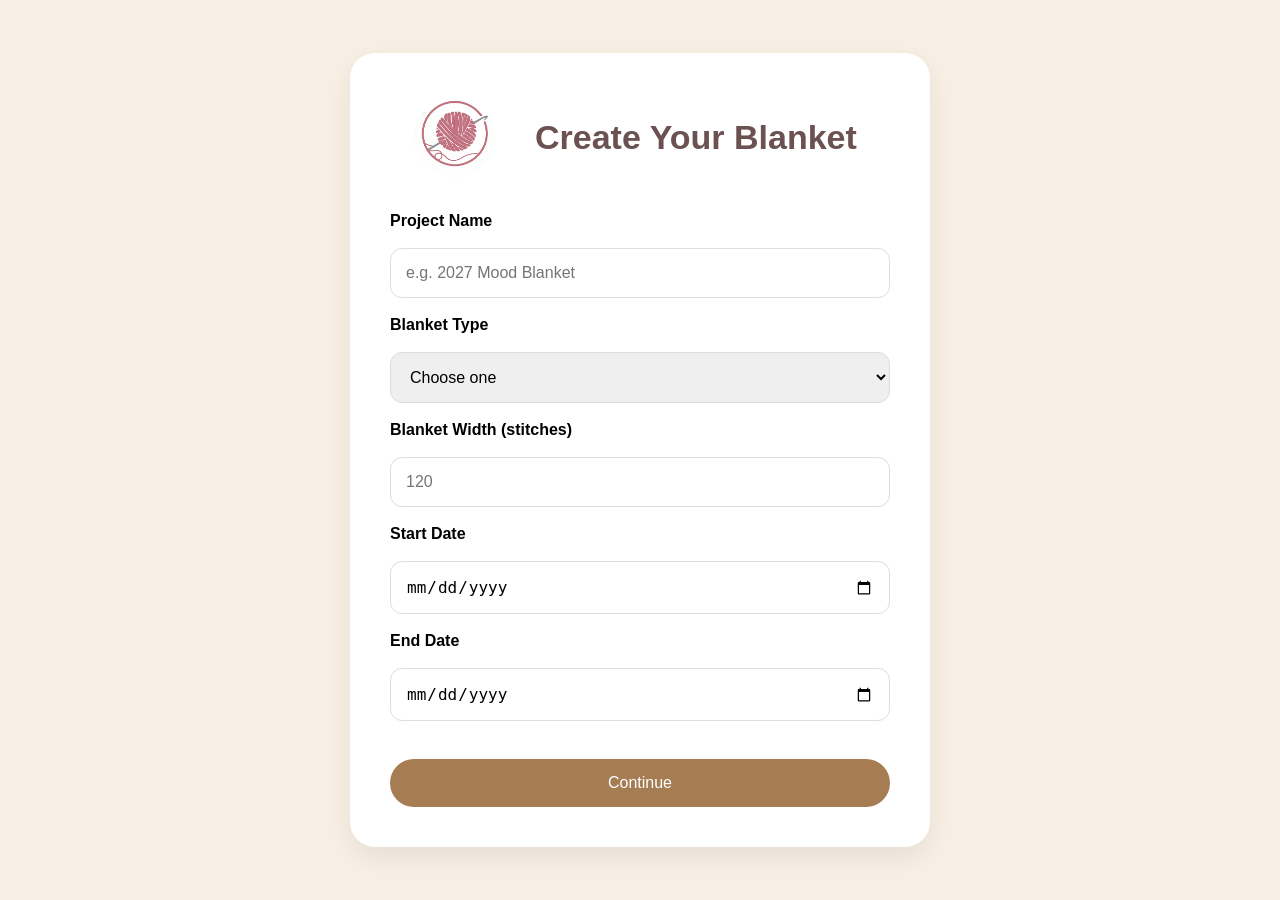
==== create.html @ 4e562d55 "added create blanket feature" ====
<!DOCTYPE html>
<html lang="en">
<head>
    <meta charset="UTF-8">
    <meta name="viewport" content="width=device-width, initial-scale=1.0">
    <title>Create Blanket | WovenDays</title>

    <link rel="stylesheet" href="style.css">
</head>

<body>

    <div class="container">

        <div class="header">
            <img src="assets/Object.png" alt="WovenDays Logo" class="logo">
            <h1>Create Your Blanket</h1>
        </div>

        <form id="blanketForm">

            <label for="projectName">Project Name</label>
            <input
                type="text"
                id="projectName"
                placeholder="e.g. 2027 Mood Blanket"
            >

            <label for="blanketType">Blanket Type</label>

            <select id="blanketType">

                <option value="">Choose one</option>

                <option>Temperature Blanket</option>

                <option>Mood Blanket</option>

                <option>Reading Blanket</option>

                <option>Fitness Blanket</option>

                <option>Hydration Blanket</option>

                <option>Custom Blanket</option>

            </select>

            <label for="width">Blanket Width (stitches)</label>

            <input
                type="number"
                id="width"
                placeholder="120"
            >

            <label for="startDate">Start Date</label>

            <input
                type="date"
                id="startDate"
            >

            <label for="endDate">End Date</label>

            <input
                type="date"
                id="endDate"
            >

            <button type="submit">
                Continue
            </button>

        </form>

    </div>

</body>
</html>
---- style.css ----
body {

    margin: 0;
    height: 100vh;

    display: flex;
    justify-content: center;
    align-items: center;

    background-color: #f8efe5;

    font-family: Arial, sans-serif;

}


.hero {

    text-align: center;

    background: #fffaf3;

    padding: 50px;

    border-radius: 20px;

    width: 400px;

}


h1 {

    font-size: 45px;

    color: #8b5e3c;

}


h2 {

    color: #5c4033;

}


p {

    color: #6b6b6b;

}


button {

    margin-top: 20px;

    padding: 15px 30px;

    border: none;

    border-radius: 30px;

    background-color: #a67c52;

    color: white;

    font-size: 16px;

    cursor: pointer;

}
.logo {
    width: 130px;
    height: auto;
}

h1 {
    display: flex;
    align-items: center;
    justify-content: center;
    gap: 10px;

    font-size: 45px;
    color: #6B5151;
}
.container{

    width: 500px;

    margin:60px auto;

    background:white;

    padding:40px;

    border-radius:25px;

    box-shadow:0 10px 30px rgba(0,0,0,0.08);

}

.header{

    display:flex;

    align-items:center;

    gap:15px;

    margin-bottom:30px;

}

.header h1{

    font-size:34px;

    margin:0;
}

.logo{

    width:130px;

}

form{

    display:flex;

    flex-direction:column;

    gap:18px;

}

label{

    font-weight:600;

}

input,
select{

    padding:15px;

    border-radius:12px;

    border:1px solid #ddd;

    font-size:16px;

}

button{

    margin-top:20px;

}
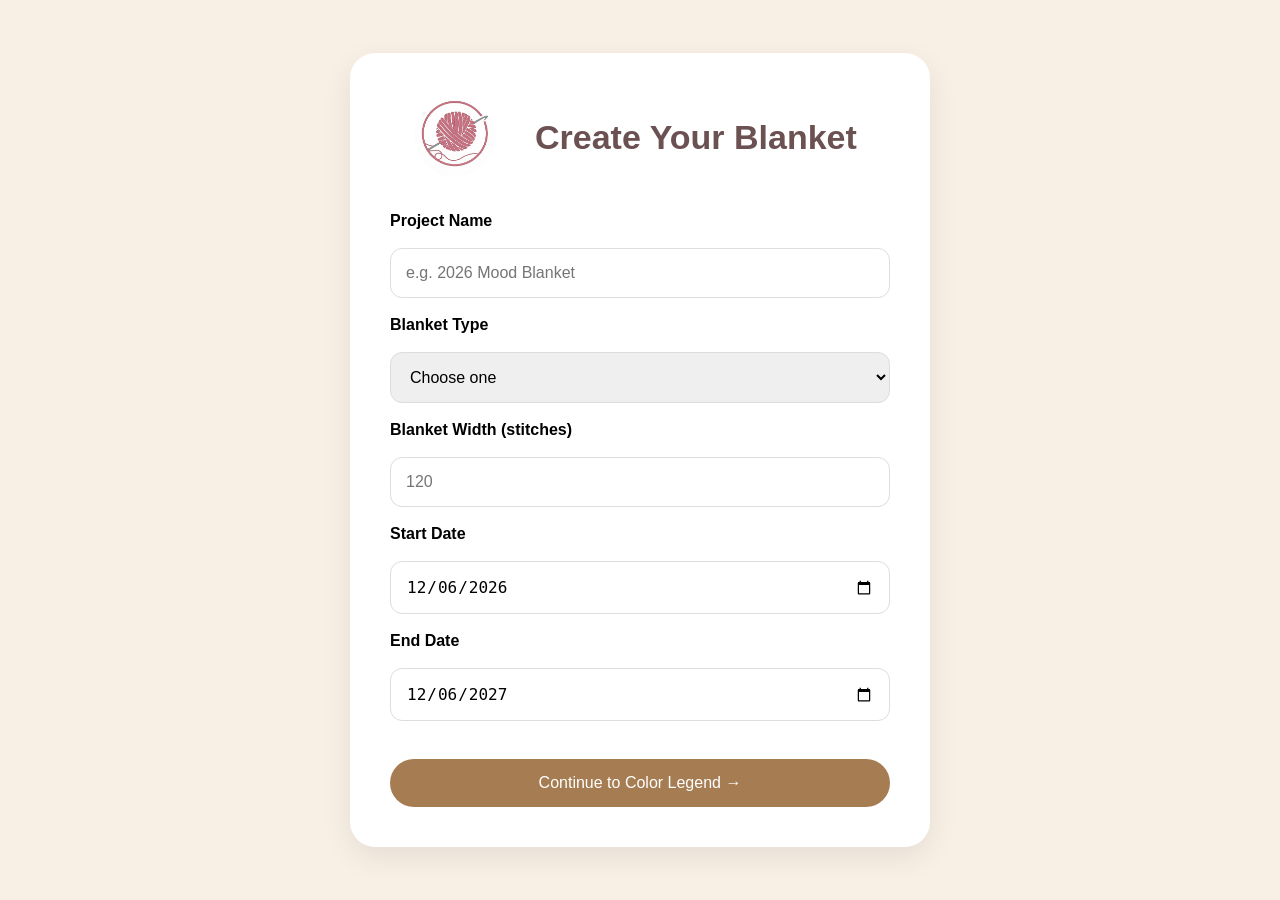
==== commit a04517bf: "added form for blanket info" ====
--- a/create.html
+++ b/create.html
@@ -4,77 +4,44 @@
     <meta charset="UTF-8">
     <meta name="viewport" content="width=device-width, initial-scale=1.0">
     <title>Create Blanket | WovenDays</title>
-
     <link rel="stylesheet" href="style.css">
 </head>
-
 <body>
 
     <div class="container">
-
         <div class="header">
             <img src="assets/Object.png" alt="WovenDays Logo" class="logo">
             <h1>Create Your Blanket</h1>
         </div>
 
         <form id="blanketForm">
-
             <label for="projectName">Project Name</label>
-            <input
-                type="text"
-                id="projectName"
-                placeholder="e.g. 2027 Mood Blanket"
-            >
+            <input type="text" id="projectName" placeholder="e.g. 2026 Mood Blanket" required>
 
             <label for="blanketType">Blanket Type</label>
-
-            <select id="blanketType">
-
+            <select id="blanketType" required>
                 <option value="">Choose one</option>
-
-                <option>Temperature Blanket</option>
-
-                <option>Mood Blanket</option>
-
-                <option>Reading Blanket</option>
-
-                <option>Fitness Blanket</option>
-
-                <option>Hydration Blanket</option>
-
-                <option>Custom Blanket</option>
-
+                <option value="Temperature">Temperature Blanket</option>
+                <option value="Mood">Mood Blanket</option>
+                <option value="Reading">Reading Blanket</option>
+                <option value="Fitness">Fitness Blanket</option>
+                <option value="Hydration">Hydration Blanket</option>
+                <option value="Custom">Custom Blanket</option>
             </select>
 
             <label for="width">Blanket Width (stitches)</label>
-
-            <input
-                type="number"
-                id="width"
-                placeholder="120"
-            >
+            <input type="number" id="width" placeholder="120" min="10" max="500" required>
 
             <label for="startDate">Start Date</label>
-
-            <input
-                type="date"
-                id="startDate"
-            >
+            <input type="date" id="startDate" required>
 
             <label for="endDate">End Date</label>
+            <input type="date" id="endDate" required>
 
-            <input
-                type="date"
-                id="endDate"
-            >
-
-            <button type="submit">
-                Continue
-            </button>
-
+            <button type="submit">Continue to Color Legend →</button>
         </form>
-
     </div>
 
+    <script src="create.js"></script>
 </body>
 </html>
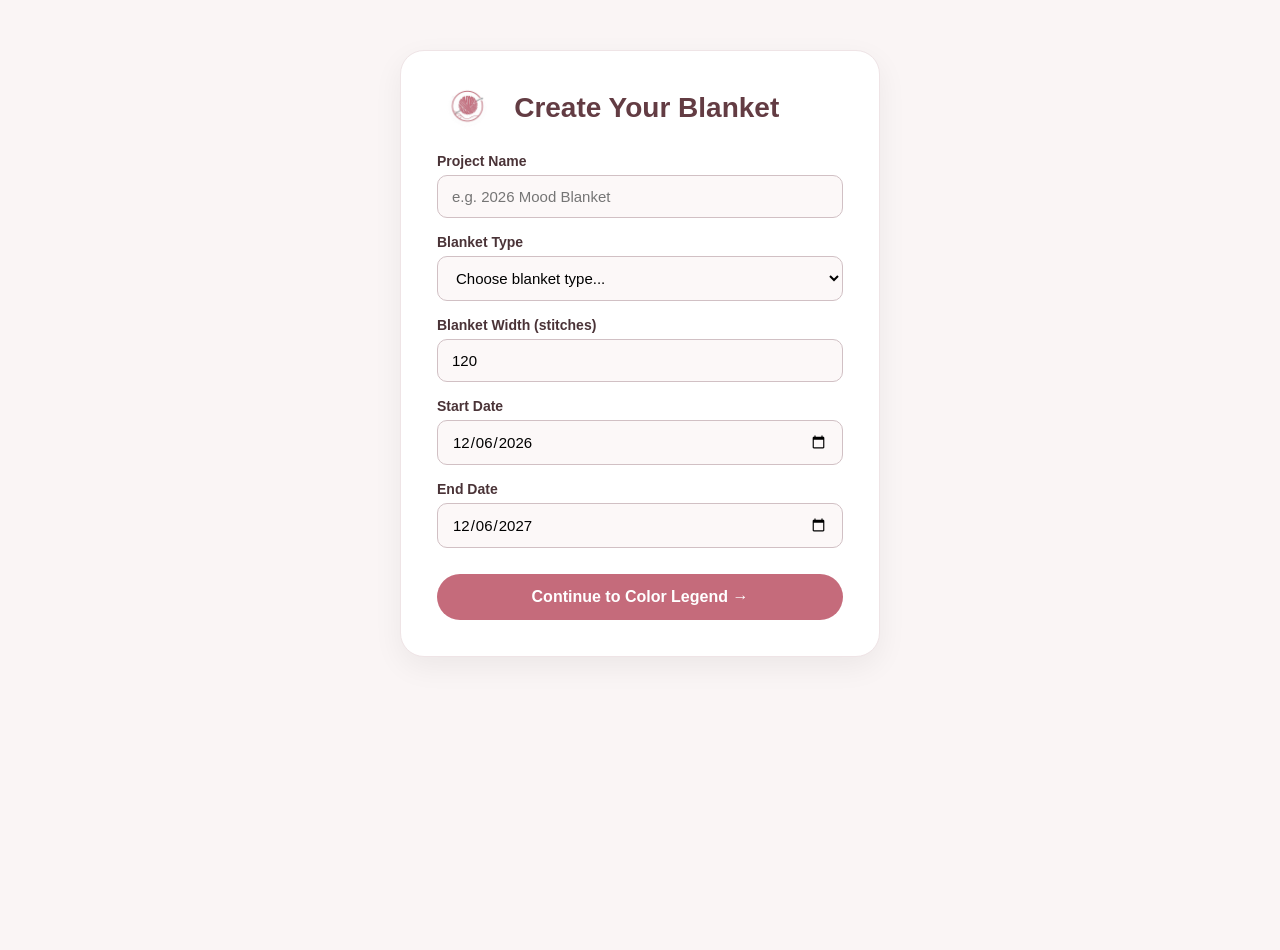
==== commit 1d9c3682: "created the dashboard" ====
--- a/create.html
+++ b/create.html
@@ -7,41 +7,49 @@
     <link rel="stylesheet" href="style.css">
 </head>
 <body>
-
     <div class="container">
         <div class="header">
-            <img src="assets/Object.png" alt="WovenDays Logo" class="logo">
+            <img src="assets/Object.png" alt="WovenDays logo" class="logo">
             <h1>Create Your Blanket</h1>
         </div>
 
         <form id="blanketForm">
-            <label for="projectName">Project Name</label>
-            <input type="text" id="projectName" placeholder="e.g. 2026 Mood Blanket" required>
+            <div class="form-group">
+                <label for="projectName">Project Name</label>
+                <input type="text" id="projectName" placeholder="e.g. 2026 Mood Blanket" required>
+            </div>
 
-            <label for="blanketType">Blanket Type</label>
-            <select id="blanketType" required>
-                <option value="">Choose one</option>
-                <option value="Temperature">Temperature Blanket</option>
-                <option value="Mood">Mood Blanket</option>
-                <option value="Reading">Reading Blanket</option>
-                <option value="Fitness">Fitness Blanket</option>
-                <option value="Hydration">Hydration Blanket</option>
-                <option value="Custom">Custom Blanket</option>
-            </select>
+            <div class="form-group">
+                <label for="blanketType">Blanket Type</label>
+                <select id="blanketType" required>
+                    <option value="">Choose blanket type...</option>
+                    <option value="Temperature">Temperature Blanket</option>
+                    <option value="Mood">Mood Blanket</option>
+                    <option value="Reading">Reading Blanket</option>
+                    <option value="Fitness">Fitness Blanket</option>
+                    <option value="Hydration">Hydration Blanket</option>
+                    <option value="Custom">Custom Blanket</option>
+                </select>
+            </div>
 
-            <label for="width">Blanket Width (stitches)</label>
-            <input type="number" id="width" placeholder="120" min="10" max="500" required>
+            <div class="form-group">
+                <label for="width">Blanket Width (stitches)</label>
+                <input type="number" id="width" placeholder="120" min="10" max="500" value="120" required>
+            </div>
 
-            <label for="startDate">Start Date</label>
-            <input type="date" id="startDate" required>
+            <div class="form-group">
+                <label for="startDate">Start Date</label>
+                <input type="date" id="startDate" required>
+            </div>
 
-            <label for="endDate">End Date</label>
-            <input type="date" id="endDate" required>
+            <div class="form-group">
+                <label for="endDate">End Date</label>
+                <input type="date" id="endDate" required>
+            </div>
 
-            <button type="submit">Continue to Color Legend →</button>
+            <button type="submit" class="btn-primary">Continue to Color Legend →</button>
         </form>
     </div>
-
     <script src="create.js"></script>
 </body>
 </html>
--- a/style.css
+++ b/style.css
@@ -1,162 +1,451 @@
+* {
+    box-sizing: border-box;
+    font-family: -apple-system, BlinkMacSystemFont, "Segoe UI", Roboto, Helvetica, Arial, sans-serif;
+}
+
 body {
-
     margin: 0;
-    height: 100vh;
-
-    display: flex;
+    padding: 0;
+    background-color: #FAF5F5;
+    color: #3C3335;
+    min-height: 100vh;
+}
+
+/* Common Logo Styles */
+.logo {
+    height: 42px;
+    width: auto;
+    object-fit: contain;
+    vertical-align: middle;
+}
+
+.hero {
+    display: flex;
+    flex-direction: column;
+    align-items: center;
     justify-content: center;
-    align-items: center;
-
-    background-color: #f8efe5;
-
-    font-family: Arial, sans-serif;
-
-}
-
-
-.hero {
-
     text-align: center;
-
-    background: #fffaf3;
-
-    padding: 50px;
-
+    background: #FFFFFF;
+    padding: 50px 30px;
+    border-radius: 24px;
+    width: 480px;
+    margin: 80px auto;
+    box-shadow: 0 10px 30px rgba(0,0,0,0.06);
+    border: 1px solid #EFE4E6;
+}
+
+.hero h1 {
+    display: flex;
+    align-items: center;
+    justify-content: center;
+    gap: 12px;
+}
+
+.hero .logo {
+    height: 52px;
+}
+
+h1 {
+    font-size: 38px;
+    color: #633C43;
+    margin: 0;
+}
+
+h2 {
+    font-size: 20px;
+    color: #4A3337;
+    margin-top: 15px;
+    margin-bottom: 10px;
+}
+
+p {
+    color: #6E6366;
+    font-size: 15px;
+    line-height: 1.5;
+}
+
+.container {
+    width: 480px;
+    margin: 50px auto;
+    background: white;
+    padding: 36px;
+    border-radius: 24px;
+    box-shadow: 0 10px 30px rgba(0,0,0,0.06);
+    border: 1px solid #EFE4E6;
+}
+
+.container-wide {
+    width: 640px;
+}
+
+.header {
+    display: flex;
+    align-items: center;
+    gap: 16px;
+    margin-bottom: 24px;
+}
+
+.header h1 {
+    font-size: 28px;
+}
+
+.subtitle {
+    margin: 4px 0 0 0;
+    color: #6E6366;
+    font-size: 14px;
+}
+
+form {
+    display: flex;
+    flex-direction: column;
+    gap: 16px;
+}
+
+.form-group {
+    display: flex;
+    flex-direction: column;
+    gap: 6px;
+}
+
+label {
+    font-weight: 600;
+    font-size: 14px;
+    color: #4A3337;
+}
+
+input, select {
+    padding: 12px 14px;
+    border-radius: 10px;
+    border: 1px solid #D1C0C4;
+    font-size: 15px;
+    background: #FCF8F8;
+    outline: none;
+}
+
+input:focus, select:focus {
+    border-color: #C56B7B;
+}
+
+.btn-primary {
+    margin-top: 10px;
+    padding: 14px 24px;
+    border: none;
+    border-radius: 30px;
+    background-color: #C56B7B;
+    color: white;
+    font-size: 16px;
+    font-weight: 600;
+    cursor: pointer;
+    transition: background 0.2s;
+    width: 100%;
+}
+
+.btn-primary:hover {
+    background-color: #B25A6A;
+}
+
+.btn-secondary {
+    background-color: #F5EAEB;
+    color: #4A3337;
+    border: 1px solid #D1C0C4;
+    padding: 12px 20px;
     border-radius: 20px;
-
-    width: 400px;
-
-}
-
-
-h1 {
-
-    font-size: 45px;
-
-    color: #8b5e3c;
-
-}
-
-
-h2 {
-
-    color: #5c4033;
-
-}
-
-
-p {
-
-    color: #6b6b6b;
-
-}
-
-
-button {
-
-    margin-top: 20px;
-
-    padding: 15px 30px;
-
+    font-size: 14px;
+    font-weight: 600;
+    cursor: pointer;
+}
+
+.btn-secondary:hover {
+    background-color: #EADADB;
+}
+
+/* Legend Builder Styles */
+.legend-rows-container {
+    display: flex;
+    flex-direction: column;
+    gap: 10px;
+}
+
+.legend-row {
+    display: flex;
+    align-items: center;
+    gap: 10px;
+    background: #FCF8F8;
+    padding: 10px 14px;
+    border-radius: 12px;
+    border: 1px solid #EFE4E6;
+}
+
+.legend-row input[type="color"] {
+    width: 40px;
+    height: 40px;
+    padding: 2px;
     border: none;
-
-    border-radius: 30px;
-
-    background-color: #a67c52;
-
+    border-radius: 8px;
+    cursor: pointer;
+    background: transparent;
+}
+
+.legend-row input[type="text"],
+.legend-row input[type="number"] {
+    flex: 1;
+    padding: 8px 10px;
+}
+
+.remove-btn {
+    background: #E74C3C;
     color: white;
-
+    border: none;
+    border-radius: 50%;
+    width: 28px;
+    height: 28px;
     font-size: 16px;
-
     cursor: pointer;
-
-}
-.logo {
-    width: 130px;
-    height: auto;
-}
-
-h1 {
-    display: flex;
-    align-items: center;
+}
+
+/* Dashboard Layout */
+.navbar {
+    display: flex;
+    justify-content: space-between;
+    align-items: center;
+    padding: 12px 32px;
+    background: #FFFFFF;
+    border-bottom: 1px solid #EFE4E6;
+}
+
+.nav-brand {
+    display: flex;
+    align-items: center;
+    gap: 12px;
+    font-size: 20px;
+    font-weight: 700;
+    color: #4A3337;
+}
+
+.nav-actions {
+    display: flex;
+    gap: 10px;
+}
+
+.btn-ghost {
+    background: transparent;
+    border: 1px solid #D1C0C4;
+    padding: 8px 14px;
+    border-radius: 20px;
+    cursor: pointer;
+    font-weight: 600;
+    color: #4A3337;
+    font-size: 13px;
+}
+
+.btn-ghost:hover {
+    background: #F5EAEB;
+}
+
+.btn-ghost.danger:hover {
+    background: #FDE8E8;
+    border-color: #E74C3C;
+    color: #C0392B;
+}
+
+.dashboard-grid {
+    display: grid;
+    grid-template-columns: 360px 1fr;
+    gap: 24px;
+    padding: 24px 32px;
+    max-width: 1300px;
+    margin: 0 auto;
+}
+
+.dashboard-sidebar {
+    display: flex;
+    flex-direction: column;
+    gap: 20px;
+}
+
+.card {
+    background: white;
+    border-radius: 20px;
+    padding: 20px;
+    box-shadow: 0 4px 15px rgba(0,0,0,0.04);
+    border: 1px solid #EFE4E6;
+}
+
+.card h3, .card h2 {
+    margin-top: 0;
+    margin-bottom: 14px;
+    color: #4A3337;
+}
+
+/* Today's Instruction Panel */
+.instruction-card {
+    position: relative;
+    background: #FCF8F8;
+}
+
+.badge {
+    position: absolute;
+    top: 18px;
+    right: 18px;
+    background: #8E888E;
+    color: white;
+    padding: 4px 10px;
+    border-radius: 12px;
+    font-size: 12px;
+    font-weight: 600;
+}
+
+.color-swatch-box {
+    display: flex;
+    align-items: center;
+    gap: 12px;
+    padding: 10px;
+    background: white;
+    border-radius: 12px;
+    border: 1px solid #EFE4E6;
+    margin-bottom: 12px;
+}
+
+.swatch-circle {
+    width: 32px;
+    height: 32px;
+    border-radius: 50%;
+    background: #ccc;
+    border: 2px solid white;
+    box-shadow: 0 2px 4px rgba(0,0,0,0.1);
+}
+
+.subtext {
+    margin: 2px 0 0 0;
+    font-size: 12px;
+    color: #6E6366;
+}
+
+.instruction-text-box {
+    padding: 12px;
+    background: #F5EAEB;
+    border-radius: 10px;
+    color: #3C3335;
+    font-size: 14px;
+    line-height: 1.4;
+}
+
+/* Stats */
+.progress-bar-container {
+    height: 10px;
+    background: #F5EAEB;
+    border-radius: 5px;
+    overflow: hidden;
+    margin-bottom: 14px;
+}
+
+.progress-bar-fill {
+    height: 100%;
+    background: #C56B7B;
+    transition: width 0.3s ease;
+}
+
+.stats-grid {
+    display: flex;
+    justify-content: space-around;
+    text-align: center;
+}
+
+.stat-number {
+    display: block;
+    font-size: 18px;
+    font-weight: 700;
+    color: #4A3337;
+}
+
+.stat-label {
+    font-size: 11px;
+    color: #6E6366;
+}
+
+/* Blanket Canvas Container */
+.blanket-card-header {
+    display: flex;
+    justify-content: space-between;
+    align-items: center;
+    margin-bottom: 14px;
+}
+
+.canvas-wrapper {
+    display: flex;
     justify-content: center;
-    gap: 10px;
-
-    font-size: 45px;
-    color: #6B5151;
-}
-.container{
-
-    width: 500px;
-
-    margin:60px auto;
-
-    background:white;
-
-    padding:40px;
-
-    border-radius:25px;
-
-    box-shadow:0 10px 30px rgba(0,0,0,0.08);
-
-}
-
-.header{
-
-    display:flex;
-
-    align-items:center;
-
-    gap:15px;
-
-    margin-bottom:30px;
-
-}
-
-.header h1{
-
-    font-size:34px;
-
-    margin:0;
-}
-
-.logo{
-
-    width:130px;
-
-}
-
-form{
-
-    display:flex;
-
-    flex-direction:column;
-
-    gap:18px;
-
-}
-
-label{
-
-    font-weight:600;
-
-}
-
-input,
-select{
-
-    padding:15px;
-
-    border-radius:12px;
-
-    border:1px solid #ddd;
-
-    font-size:16px;
-
-}
-
-button{
-
-    margin-top:20px;
-
+    background: #FCF8F8;
+    border-radius: 14px;
+    padding: 20px;
+    border: 1px dashed #D1C0C4;
+    max-height: 600px;
+    overflow-y: auto;
+}
+
+#blanketCanvas {
+    box-shadow: 0 6px 18px rgba(0,0,0,0.08);
+    border-radius: 4px;
+}
+
+/* Printable Instructions Styles */
+.printable-only {
+    display: none;
+}
+
+@media print {
+    body * {
+        visibility: hidden;
+    }
+    .printable-only, .printable-only * {
+        visibility: visible;
+    }
+    .printable-only {
+        display: block !important;
+        position: absolute;
+        left: 0;
+        top: 0;
+        width: 100%;
+        padding: 20px;
+        background: white;
+    }
+    .print-header h1 {
+        margin: 0;
+        color: #3C3335;
+    }
+    .print-legend-grid {
+        display: flex;
+        gap: 15px;
+        flex-wrap: wrap;
+        margin: 15px 0;
+        padding: 10px;
+        background: #FCF8F8;
+        border-radius: 8px;
+    }
+    .print-legend-item {
+        display: flex;
+        align-items: center;
+        gap: 6px;
+        font-size: 12px;
+    }
+    .print-swatch {
+        display: inline-block;
+        width: 14px;
+        height: 14px;
+        border-radius: 50%;
+        border: 1px solid #ccc;
+    }
+    .print-table {
+        width: 100%;
+        border-collapse: collapse;
+        margin-top: 15px;
+        font-size: 12px;
+    }
+    .print-table th, .print-table td {
+        border: 1px solid #ddd;
+        padding: 8px;
+        text-align: left;
+    }
+    .print-table th {
+        background-color: #F5EAEB;
+    }
 }
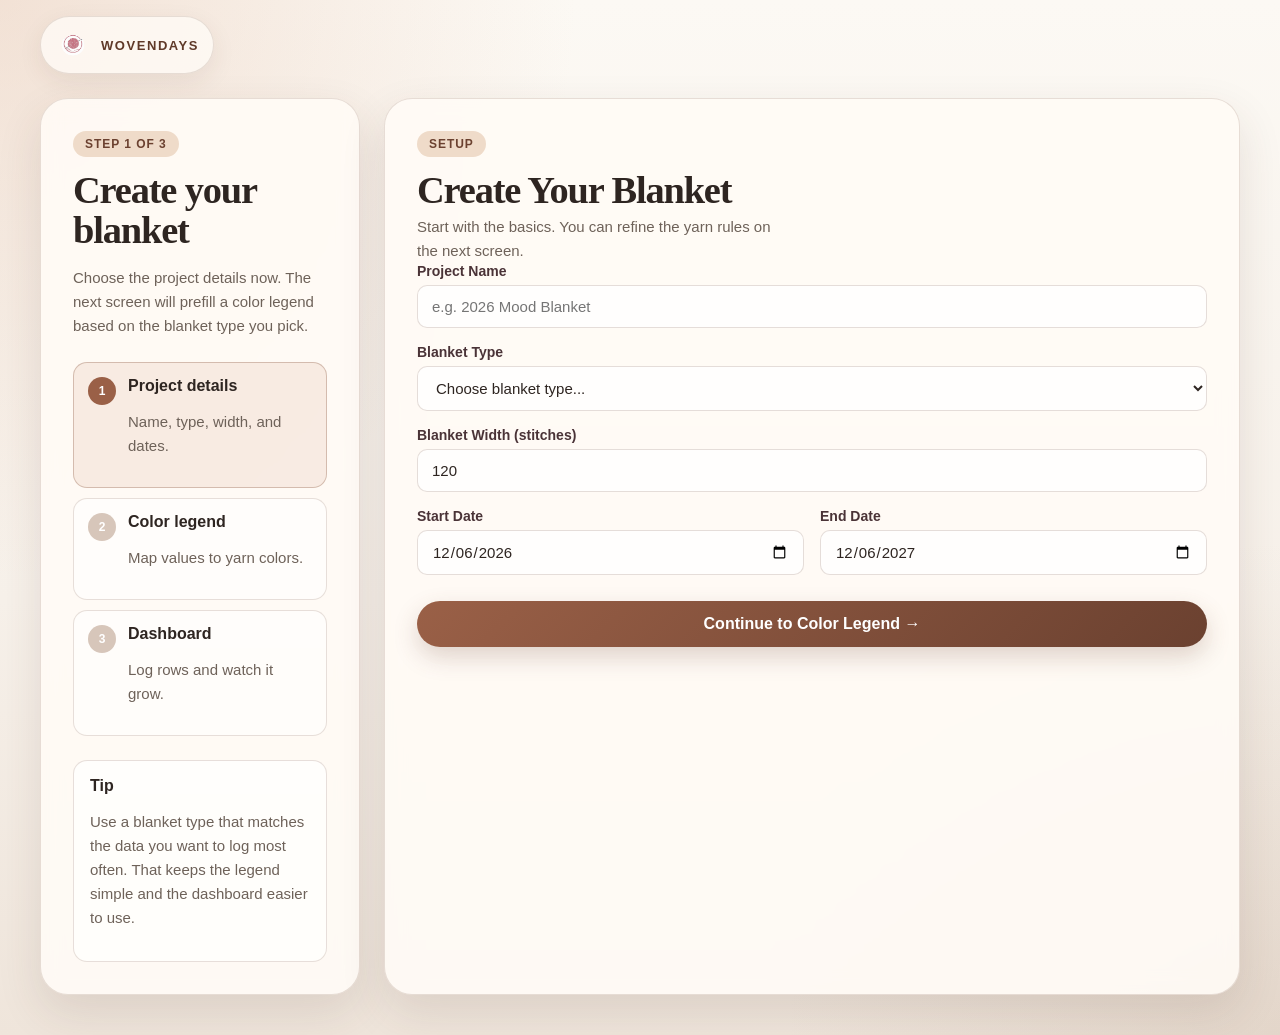
==== commit 35e057dc: "changes the ui" ====
--- a/create.html
+++ b/create.html
@@ -6,50 +6,81 @@
     <title>Create Blanket | WovenDays</title>
     <link rel="stylesheet" href="style.css">
 </head>
-<body>
-    <div class="container">
-        <div class="header">
+<body class="setup-page">
+    <header class="site-masthead">
+        <a class="site-brand" href="index.html">
             <img src="assets/Object.png" alt="WovenDays logo" class="logo">
-            <h1>Create Your Blanket</h1>
-        </div>
+            <span class="brand-mark">WovenDays</span>
+        </a>
+    </header>
+    <div class="page-shell">
+        <aside class="setup-rail glass-panel">
+            <span class="eyebrow">Step 1 of 3</span>
+            <h1>Create your blanket</h1>
+            <p>Choose the project details now. The next screen will prefill a color legend based on the blanket type you pick.</p>
 
-        <form id="blanketForm">
-            <div class="form-group">
-                <label for="projectName">Project Name</label>
-                <input type="text" id="projectName" placeholder="e.g. 2026 Mood Blanket" required>
+            <div class="stepper">
+                <div class="stepper-item active"><span>1</span><div><strong>Project details</strong><p>Name, type, width, and dates.</p></div></div>
+                <div class="stepper-item"><span>2</span><div><strong>Color legend</strong><p>Map values to yarn colors.</p></div></div>
+                <div class="stepper-item"><span>3</span><div><strong>Dashboard</strong><p>Log rows and watch it grow.</p></div></div>
             </div>
 
-            <div class="form-group">
-                <label for="blanketType">Blanket Type</label>
-                <select id="blanketType" required>
-                    <option value="">Choose blanket type...</option>
-                    <option value="Temperature">Temperature Blanket</option>
-                    <option value="Mood">Mood Blanket</option>
-                    <option value="Reading">Reading Blanket</option>
-                    <option value="Fitness">Fitness Blanket</option>
-                    <option value="Hydration">Hydration Blanket</option>
-                    <option value="Custom">Custom Blanket</option>
-                </select>
+            <div id="how-it-works" class="rail-note">
+                <strong>Tip</strong>
+                <p>Use a blanket type that matches the data you want to log most often. That keeps the legend simple and the dashboard easier to use.</p>
+            </div>
+        </aside>
+
+        <section class="setup-card glass-panel">
+            <div class="header header-stack">
+                <div>
+                    <span class="eyebrow">Setup</span>
+                    <h1>Create Your Blanket</h1>
+                    <p class="subtitle">Start with the basics. You can refine the yarn rules on the next screen.</p>
+                </div>
             </div>
 
-            <div class="form-group">
-                <label for="width">Blanket Width (stitches)</label>
-                <input type="number" id="width" placeholder="120" min="10" max="500" value="120" required>
-            </div>
+            <form id="blanketForm">
+                <div class="form-group">
+                    <label for="projectName">Project Name</label>
+                    <input type="text" id="projectName" placeholder="e.g. 2026 Mood Blanket" required>
+                </div>
 
-            <div class="form-group">
-                <label for="startDate">Start Date</label>
-                <input type="date" id="startDate" required>
-            </div>
+                <div class="form-group">
+                    <label for="blanketType">Blanket Type</label>
+                    <select id="blanketType" required>
+                        <option value="">Choose blanket type...</option>
+                        <option value="Temperature">Temperature Blanket</option>
+                        <option value="Mood">Mood Blanket</option>
+                        <option value="Reading">Reading Blanket</option>
+                        <option value="Fitness">Fitness Blanket</option>
+                        <option value="Hydration">Hydration Blanket</option>
+                        <option value="Custom">Custom Blanket</option>
+                    </select>
+                </div>
 
-            <div class="form-group">
-                <label for="endDate">End Date</label>
-                <input type="date" id="endDate" required>
-            </div>
+                <div class="form-group">
+                    <label for="width">Blanket Width (stitches)</label>
+                    <input type="number" id="width" placeholder="120" min="10" max="500" value="120" required>
+                </div>
 
-            <button type="submit" class="btn-primary">Continue to Color Legend →</button>
-        </form>
+                <div class="date-grid">
+                    <div class="form-group">
+                        <label for="startDate">Start Date</label>
+                        <input type="date" id="startDate" required>
+                    </div>
+
+                    <div class="form-group">
+                        <label for="endDate">End Date</label>
+                        <input type="date" id="endDate" required>
+                    </div>
+                </div>
+
+                <button type="submit" class="btn-primary">Continue to Color Legend →</button>
+            </form>
+        </section>
     </div>
+    <script src="projectStore.js"></script>
     <script src="create.js"></script>
 </body>
 </html>
--- a/style.css
+++ b/style.css
@@ -13,10 +13,41 @@
 
 /* Common Logo Styles */
 .logo {
-    height: 42px;
-    width: auto;
+    height: 45px;
+    width: 45px;
+    display: block;
+    flex-shrink: 0;
     object-fit: contain;
-    vertical-align: middle;
+}
+
+.site-masthead {
+    width: min(1200px, calc(100% - 32px));
+    margin: 16px auto 0;
+}
+
+.site-brand {
+    display: inline-flex;
+    align-items: center;
+    gap: 10px;
+    padding: 10px 14px;
+    border-radius: 999px;
+    background: rgba(255, 251, 246, 0.78);
+    border: 1px solid rgba(95, 57, 40, 0.14);
+    box-shadow: 0 8px 24px rgba(75, 52, 37, 0.08);
+    text-decoration: none;
+}
+
+.site-brand .logo {
+    height: 36px;
+    width: 36px;
+}
+
+.site-brand .brand-mark {
+    font-size: 13px;
+    font-weight: 800;
+    letter-spacing: 0.12em;
+    text-transform: uppercase;
+    color: #5f3928;
 }
 
 .hero {
@@ -38,11 +69,11 @@
     display: flex;
     align-items: center;
     justify-content: center;
-    gap: 12px;
+    gap: 8px;
 }
 
 .hero .logo {
-    height: 52px;
+    height: 45px;
 }
 
 h1 {
@@ -81,8 +112,13 @@
 .header {
     display: flex;
     align-items: center;
-    gap: 16px;
+    gap: 10px;
     margin-bottom: 24px;
+}
+
+.header .logo {
+    height: 45px;
+    width: 45px;
 }
 
 .header h1 {
@@ -160,10 +196,13 @@
 }
 
 /* Legend Builder Styles */
+/* Legend Builder Styles & Overflow Fixes */
 .legend-rows-container {
     display: flex;
     flex-direction: column;
-    gap: 10px;
+    gap: 12px;
+    width: 100%;
+    max-width: 100%;
 }
 
 .legend-row {
@@ -171,25 +210,30 @@
     align-items: center;
     gap: 10px;
     background: #FCF8F8;
-    padding: 10px 14px;
+    padding: 12px;
     border-radius: 12px;
     border: 1px solid #EFE4E6;
+    width: 100%;
+    box-sizing: border-box;
+    flex-wrap: wrap; /* Prevents controls from overflowing on small screens or high row counts */
 }
 
 .legend-row input[type="color"] {
-    width: 40px;
-    height: 40px;
+    width: 42px;
+    height: 42px;
+    min-width: 42px;
     padding: 2px;
-    border: none;
+    border: 1px solid #D1C0C4;
     border-radius: 8px;
     cursor: pointer;
-    background: transparent;
+    background: white;
 }
 
 .legend-row input[type="text"],
 .legend-row input[type="number"] {
-    flex: 1;
-    padding: 8px 10px;
+    flex: 1 1 120px; /* Allows inputs to shrink and wrap cleanly if needed */
+    min-width: 0;   /* Fixes CSS flexbox text overflow bug */
+    padding: 10px 12px;
 }
 
 .remove-btn {
@@ -197,10 +241,23 @@
     color: white;
     border: none;
     border-radius: 50%;
-    width: 28px;
-    height: 28px;
+    width: 32px;
+    height: 32px;
+    min-width: 32px;
     font-size: 16px;
     cursor: pointer;
+    display: flex;
+    align-items: center;
+    justify-content: center;
+    transition: background 0.2s;
+}
+
+.remove-btn:hover {
+    background: #C0392B;
+}
+
+.form-actions {
+    margin-top: 10px;
 }
 
 /* Dashboard Layout */
@@ -216,10 +273,17 @@
 .nav-brand {
     display: flex;
     align-items: center;
-    gap: 12px;
+    gap: 8px;
     font-size: 20px;
     font-weight: 700;
+    line-height: 1;
     color: #4A3337;
+    text-decoration: none;
+}
+
+.nav-brand .logo {
+    height: 45px;
+    width: 45px;
 }
 
 .nav-actions {
@@ -330,6 +394,686 @@
     line-height: 1.4;
 }
 
+/* Redesign Override Layer */
+:root {
+    --bg: #f7f1ea;
+    --bg-alt: #eadfcd;
+    --surface: rgba(255, 251, 246, 0.92);
+    --surface-strong: #fffaf5;
+    --surface-soft: #f1e3d4;
+    --text: #2e2521;
+    --muted: #6e6259;
+    --accent: #9a6047;
+    --accent-strong: #6b4130;
+    --accent-soft: #efdbc9;
+    --border: rgba(107, 65, 48, 0.16);
+    --shadow: 0 18px 45px rgba(76, 53, 39, 0.12);
+    --shadow-soft: 0 8px 24px rgba(76, 53, 39, 0.08);
+    --radius-lg: 28px;
+    --radius-md: 20px;
+    --radius-sm: 14px;
+}
+
+body {
+    margin: 0;
+    padding: 0;
+    min-height: 100vh;
+    color: var(--text);
+    background:
+        radial-gradient(circle at top left, rgba(230, 197, 176, 0.45), transparent 35%),
+        radial-gradient(circle at bottom right, rgba(185, 160, 140, 0.22), transparent 30%),
+        linear-gradient(180deg, #fcf9f4 0%, var(--bg) 58%, #efe5db 100%);
+    font-family: "Avenir Next", "Trebuchet MS", "Segoe UI", sans-serif;
+}
+
+.glass-panel {
+    background: var(--surface);
+    border: 1px solid var(--border);
+    box-shadow: var(--shadow);
+    backdrop-filter: blur(10px);
+}
+
+.landing-shell,
+.page-shell,
+.dashboard-shell {
+    width: min(1200px, calc(100% - 32px));
+    margin: 24px auto 40px;
+}
+
+.landing-shell {
+    display: grid;
+    grid-template-columns: 1.2fr 0.8fr;
+    gap: 24px;
+    align-items: stretch;
+}
+
+.hero-panel,
+.preview-panel,
+.setup-rail,
+.setup-card,
+.dashboard-hero {
+    border-radius: var(--radius-lg);
+    padding: 32px;
+}
+
+.brand-row {
+    display: flex;
+    align-items: center;
+    gap: 12px;
+    margin-bottom: 18px;
+}
+
+.brand-mark {
+    font-size: 18px;
+    font-weight: 800;
+    letter-spacing: 0.08em;
+    text-transform: uppercase;
+    color: var(--accent-strong);
+}
+
+.eyebrow {
+    display: inline-flex;
+    align-items: center;
+    width: fit-content;
+    padding: 6px 12px;
+    margin-bottom: 14px;
+    border-radius: 999px;
+    background: var(--accent-soft);
+    color: var(--accent-strong);
+    font-size: 12px;
+    font-weight: 700;
+    letter-spacing: 0.08em;
+    text-transform: uppercase;
+}
+
+.hero-panel h1,
+.setup-rail h1,
+.setup-card h1,
+.dashboard-hero h1,
+.preview-card h2 {
+    margin: 0;
+    color: var(--text);
+    line-height: 1.04;
+    letter-spacing: -0.03em;
+    font-family: "Iowan Old Style", "Palatino Linotype", "Book Antiqua", serif;
+}
+
+.hero-panel h1 {
+    font-size: clamp(3rem, 6vw, 5rem);
+    max-width: 11ch;
+}
+
+.setup-rail h1,
+.setup-card h1,
+.dashboard-hero h1,
+.preview-card h2 {
+    font-size: clamp(2.1rem, 3vw, 3.1rem);
+}
+
+.hero-panel p,
+.setup-rail p,
+.setup-card p,
+.dashboard-hero p,
+.preview-card p,
+.rail-note p,
+.card-help,
+.legend-hint {
+    color: var(--muted);
+    line-height: 1.6;
+    font-size: 15px;
+}
+
+.hero-actions,
+.dashboard-hero-actions,
+.legend-actions {
+    display: flex;
+    flex-wrap: wrap;
+    gap: 12px;
+    align-items: center;
+}
+
+.btn-link {
+    color: var(--accent-strong);
+    text-decoration: none;
+    font-weight: 700;
+    padding: 12px 6px;
+}
+
+.btn-link:hover {
+    text-decoration: underline;
+}
+
+.hero-metrics,
+.dashboard-hero-meta {
+    display: grid;
+    grid-template-columns: repeat(3, minmax(0, 1fr));
+    gap: 12px;
+    margin-top: 24px;
+}
+
+.hero-metrics div {
+    padding: 14px 16px;
+    border-radius: var(--radius-sm);
+    background: rgba(255, 255, 255, 0.6);
+    border: 1px solid var(--border);
+}
+
+.hero-metrics strong,
+.preview-item strong,
+.stepper-item strong,
+.rail-note strong,
+.card-header-row h3 {
+    display: block;
+    color: var(--text);
+}
+
+.preview-panel {
+    display: flex;
+    align-items: stretch;
+}
+
+.preview-card {
+    width: 100%;
+    padding: 8px;
+}
+
+.preview-stack {
+    display: grid;
+    gap: 14px;
+    margin-top: 24px;
+}
+
+.preview-item,
+.stepper-item,
+.rail-note,
+.card-help,
+.legend-hint,
+.pill {
+    border-radius: var(--radius-sm);
+}
+
+.preview-item {
+    display: grid;
+    grid-template-columns: auto 1fr;
+    gap: 14px;
+    align-items: start;
+    padding: 16px;
+    background: rgba(255, 255, 255, 0.6);
+    border: 1px solid var(--border);
+}
+
+.preview-number {
+    width: 34px;
+    height: 34px;
+    border-radius: 50%;
+    display: inline-flex;
+    align-items: center;
+    justify-content: center;
+    font-size: 12px;
+    font-weight: 800;
+    background: var(--accent);
+    color: white;
+    flex-shrink: 0;
+}
+
+.page-shell {
+    display: grid;
+    grid-template-columns: 320px minmax(0, 1fr);
+    gap: 24px;
+    align-items: start;
+}
+
+.setup-rail {
+    position: sticky;
+    top: 24px;
+}
+
+.stepper {
+    display: grid;
+    gap: 10px;
+    margin: 24px 0;
+}
+
+.stepper-item {
+    display: grid;
+    grid-template-columns: auto 1fr;
+    gap: 12px;
+    align-items: start;
+    padding: 14px;
+    background: rgba(255, 255, 255, 0.52);
+    border: 1px solid var(--border);
+}
+
+.stepper-item span {
+    width: 28px;
+    height: 28px;
+    border-radius: 50%;
+    display: inline-flex;
+    align-items: center;
+    justify-content: center;
+    background: #d7c6ba;
+    color: #fff;
+    font-size: 12px;
+    font-weight: 800;
+}
+
+.stepper-item.active span,
+.stepper-item.done span {
+    background: var(--accent);
+}
+
+.stepper-item.active {
+    border-color: rgba(143, 94, 74, 0.34);
+    background: rgba(240, 216, 203, 0.44);
+}
+
+.rail-note {
+    padding: 16px;
+    background: rgba(255, 255, 255, 0.62);
+    border: 1px solid var(--border);
+}
+
+.setup-card {
+    min-height: 100%;
+}
+
+.header-stack {
+    margin-bottom: 18px;
+}
+
+.date-grid {
+    display: grid;
+    grid-template-columns: repeat(2, minmax(0, 1fr));
+    gap: 16px;
+}
+
+.legend-actions {
+    margin-top: 4px;
+    justify-content: space-between;
+}
+
+.legend-hint {
+    display: inline-flex;
+    align-items: center;
+    max-width: 32ch;
+    font-size: 13px;
+}
+
+.dashboard-page .navbar {
+    position: sticky;
+    top: 0;
+    z-index: 10;
+    backdrop-filter: blur(12px);
+    background: rgba(255, 250, 244, 0.8);
+}
+
+.project-switcher {
+    display: flex;
+    align-items: center;
+    gap: 10px;
+    min-width: 240px;
+    padding: 8px 12px;
+    border-radius: var(--radius-sm);
+    background: rgba(255, 255, 255, 0.65);
+    border: 1px solid var(--border);
+}
+
+.project-switcher label {
+    font-size: 12px;
+    font-weight: 700;
+    letter-spacing: 0.08em;
+    text-transform: uppercase;
+    color: var(--muted);
+}
+
+.project-switcher select {
+    min-width: 0;
+    flex: 1;
+    border-radius: 999px;
+    background: rgba(255, 255, 255, 0.92);
+}
+
+.dashboard-hero {
+    display: flex;
+    justify-content: space-between;
+    gap: 24px;
+    align-items: flex-end;
+    padding: 26px 28px;
+    margin: 0 0 20px;
+}
+
+.dashboard-hero-copy {
+    min-width: 0;
+}
+
+.dashboard-hero-copy p {
+    max-width: 60ch;
+}
+
+.dashboard-hero-meta {
+    grid-template-columns: repeat(3, max-content);
+    justify-content: start;
+    margin-top: 18px;
+}
+
+.pill {
+    display: inline-flex;
+    align-items: center;
+    padding: 8px 12px;
+    border: 1px solid var(--border);
+    background: rgba(255, 255, 255, 0.72);
+    color: var(--text);
+    font-size: 12px;
+    font-weight: 700;
+}
+
+.pill.subtle {
+    color: var(--muted);
+}
+
+.card-accent {
+    background: linear-gradient(180deg, rgba(255, 255, 255, 0.92), rgba(247, 239, 230, 0.88));
+}
+
+.card-header-row {
+    display: flex;
+    justify-content: space-between;
+    gap: 12px;
+    align-items: center;
+    margin-bottom: 8px;
+}
+
+.card-help {
+    margin-top: 0;
+    margin-bottom: 14px;
+}
+
+.badge-inline {
+    position: static;
+}
+
+.dashboard-shell {
+    margin-bottom: 44px;
+}
+
+.section-heading-row {
+    display: flex;
+    align-items: center;
+    justify-content: space-between;
+    gap: 12px;
+    margin-bottom: 12px;
+}
+
+.btn-link-inline {
+    padding: 0;
+}
+
+.recent-projects-panel {
+    margin-top: 28px;
+    padding-top: 20px;
+    border-top: 1px solid var(--border);
+}
+
+.recent-projects-list {
+    display: grid;
+    gap: 10px;
+}
+
+.recent-project-card {
+    display: grid;
+    gap: 4px;
+    text-align: left;
+    padding: 14px 16px;
+    border-radius: var(--radius-sm);
+    border: 1px solid var(--border);
+    background: rgba(255, 255, 255, 0.72);
+    color: var(--text);
+    cursor: pointer;
+    box-shadow: none;
+}
+
+.recent-project-card strong {
+    font-size: 15px;
+}
+
+.recent-project-card span {
+    color: var(--muted);
+    font-size: 13px;
+}
+
+.empty-state {
+    margin: 0;
+    padding: 14px 16px;
+    border-radius: var(--radius-sm);
+    background: rgba(255, 255, 255, 0.6);
+    border: 1px dashed var(--border);
+    color: var(--muted);
+    font-size: 14px;
+}
+
+.dashboard-grid {
+    width: 100%;
+    max-width: none;
+    margin: 0;
+    padding: 0;
+    grid-template-columns: minmax(320px, 360px) minmax(0, 1fr);
+}
+
+.dashboard-main .card {
+    padding: 22px;
+}
+
+.setup-page .container,
+.landing-page .container {
+    width: auto;
+}
+
+.setup-page .header {
+    margin-bottom: 0;
+}
+
+.header-stack .subtitle {
+    max-width: 44ch;
+}
+
+input, select {
+    padding: 12px 14px;
+    border-radius: 10px;
+    border: 1px solid rgba(111, 68, 52, 0.18);
+    font-size: 15px;
+    background: rgba(255, 255, 255, 0.82);
+    outline: none;
+    color: var(--text);
+}
+
+input:focus, select:focus {
+    border-color: rgba(143, 94, 74, 0.62);
+    box-shadow: 0 0 0 4px rgba(143, 94, 74, 0.12);
+}
+
+.btn-primary {
+    background: linear-gradient(135deg, var(--accent), var(--accent-strong));
+    box-shadow: 0 10px 24px rgba(111, 68, 52, 0.22);
+}
+
+.btn-primary:hover {
+    filter: brightness(1.04);
+}
+
+.btn-secondary {
+    background-color: rgba(255, 255, 255, 0.78);
+    color: var(--text);
+    border: 1px solid rgba(111, 68, 52, 0.18);
+}
+
+.btn-secondary:hover {
+    background-color: rgba(240, 216, 203, 0.7);
+}
+
+.navbar {
+    background: rgba(255, 250, 244, 0.92);
+    border-bottom: 1px solid rgba(111, 68, 52, 0.12);
+}
+
+.nav-brand {
+    color: var(--text);
+}
+
+.btn-ghost {
+    background: rgba(255, 255, 255, 0.72);
+    border: 1px solid rgba(111, 68, 52, 0.18);
+    color: var(--text);
+}
+
+.btn-ghost:hover {
+    background: rgba(240, 216, 203, 0.7);
+}
+
+.card {
+    background: var(--surface);
+    border-radius: var(--radius-md);
+    box-shadow: var(--shadow-soft);
+    border: 1px solid var(--border);
+}
+
+.instruction-card {
+    background: rgba(247, 239, 230, 0.74);
+}
+
+.badge {
+    background: var(--accent-strong);
+}
+
+.color-swatch-box {
+    background: rgba(255, 255, 255, 0.78);
+    border: 1px solid var(--border);
+}
+
+.swatch-circle {
+    border: 2px solid rgba(255, 255, 255, 0.9);
+}
+
+.instruction-text-box {
+    background: rgba(240, 216, 203, 0.7);
+}
+
+.progress-bar-container {
+    background: rgba(240, 216, 203, 0.75);
+}
+
+.progress-bar-fill {
+    background: linear-gradient(90deg, var(--accent), var(--accent-strong));
+}
+
+.stat-number {
+    color: var(--text);
+}
+
+.stat-label {
+    color: var(--muted);
+}
+
+.canvas-wrapper {
+    background: rgba(255, 255, 255, 0.6);
+    border: 1px dashed rgba(111, 68, 52, 0.2);
+}
+
+.legend-row {
+    background: rgba(255, 255, 255, 0.72);
+    border: 1px solid var(--border);
+}
+
+.legend-row input[type="color"] {
+    border: 1px solid rgba(111, 68, 52, 0.18);
+}
+
+.remove-btn {
+    background: #b65a4e;
+}
+
+.remove-btn:hover {
+    background: #8c3e35;
+}
+
+@media (max-width: 1024px) {
+    .landing-shell,
+    .page-shell,
+    .dashboard-hero,
+    .dashboard-grid {
+        grid-template-columns: 1fr;
+    }
+
+    .landing-shell {
+        display: grid;
+    }
+
+    .setup-rail {
+        position: static;
+    }
+
+    .dashboard-hero {
+        display: grid;
+        align-items: start;
+    }
+}
+
+@media (max-width: 720px) {
+    .landing-shell,
+    .page-shell,
+    .dashboard-shell {
+        width: min(100% - 20px, 100%);
+        margin-top: 10px;
+    }
+
+    .hero-panel,
+    .preview-panel,
+    .setup-rail,
+    .setup-card,
+    .dashboard-hero {
+        padding: 20px;
+        border-radius: 22px;
+    }
+
+    .hero-metrics,
+    .dashboard-hero-meta,
+    .date-grid {
+        grid-template-columns: 1fr;
+    }
+
+    .nav-actions,
+    .project-switcher,
+    .dashboard-hero-actions,
+    .hero-actions,
+    .legend-actions {
+        width: 100%;
+        flex-direction: column;
+        align-items: stretch;
+    }
+
+    .btn-ghost,
+    .btn-primary,
+    .btn-secondary,
+    .btn-link {
+        width: 100%;
+        text-align: center;
+    }
+
+    .dashboard-grid {
+        padding: 16px 10px 24px;
+    }
+
+    .navbar {
+        padding: 12px 16px;
+        gap: 12px;
+        flex-direction: column;
+        align-items: stretch;
+    }
+
+    .project-switcher {
+        min-width: 0;
+    }
+}
+
 /* Stats */
 .progress-bar-container {
     height: 10px;
@@ -378,7 +1122,8 @@
     border-radius: 14px;
     padding: 20px;
     border: 1px dashed #D1C0C4;
-    max-height: 600px;
+    min-height: 620px;
+    max-height: 760px;
     overflow-y: auto;
 }
 
@@ -448,4 +1193,53 @@
     .print-table th {
         background-color: #F5EAEB;
     }
+}
+
+/* Final Screen Overrides */
+.progress-bar-container {
+    background: rgba(240, 216, 203, 0.75);
+}
+
+.progress-bar-fill {
+    background: linear-gradient(90deg, var(--accent), var(--accent-strong));
+}
+
+.stat-number {
+    color: var(--text);
+}
+
+.stat-label {
+    color: var(--muted);
+}
+
+.canvas-wrapper {
+    background: rgba(255, 255, 255, 0.6);
+    border: 1px dashed rgba(111, 68, 52, 0.2);
+}
+
+.legend-row {
+    background: rgba(255, 255, 255, 0.72);
+    border: 1px solid var(--border);
+}
+
+.legend-row input[type="color"] {
+    border: 1px solid rgba(111, 68, 52, 0.18);
+}
+
+.remove-btn {
+    background: #b65a4e;
+}
+
+.remove-btn:hover {
+    background: #8c3e35;
+}
+
+@media print {
+    .print-legend-grid {
+        background: #fcf7f2;
+    }
+
+    .print-table th {
+        background-color: #f2dfd4;
+    }
 }
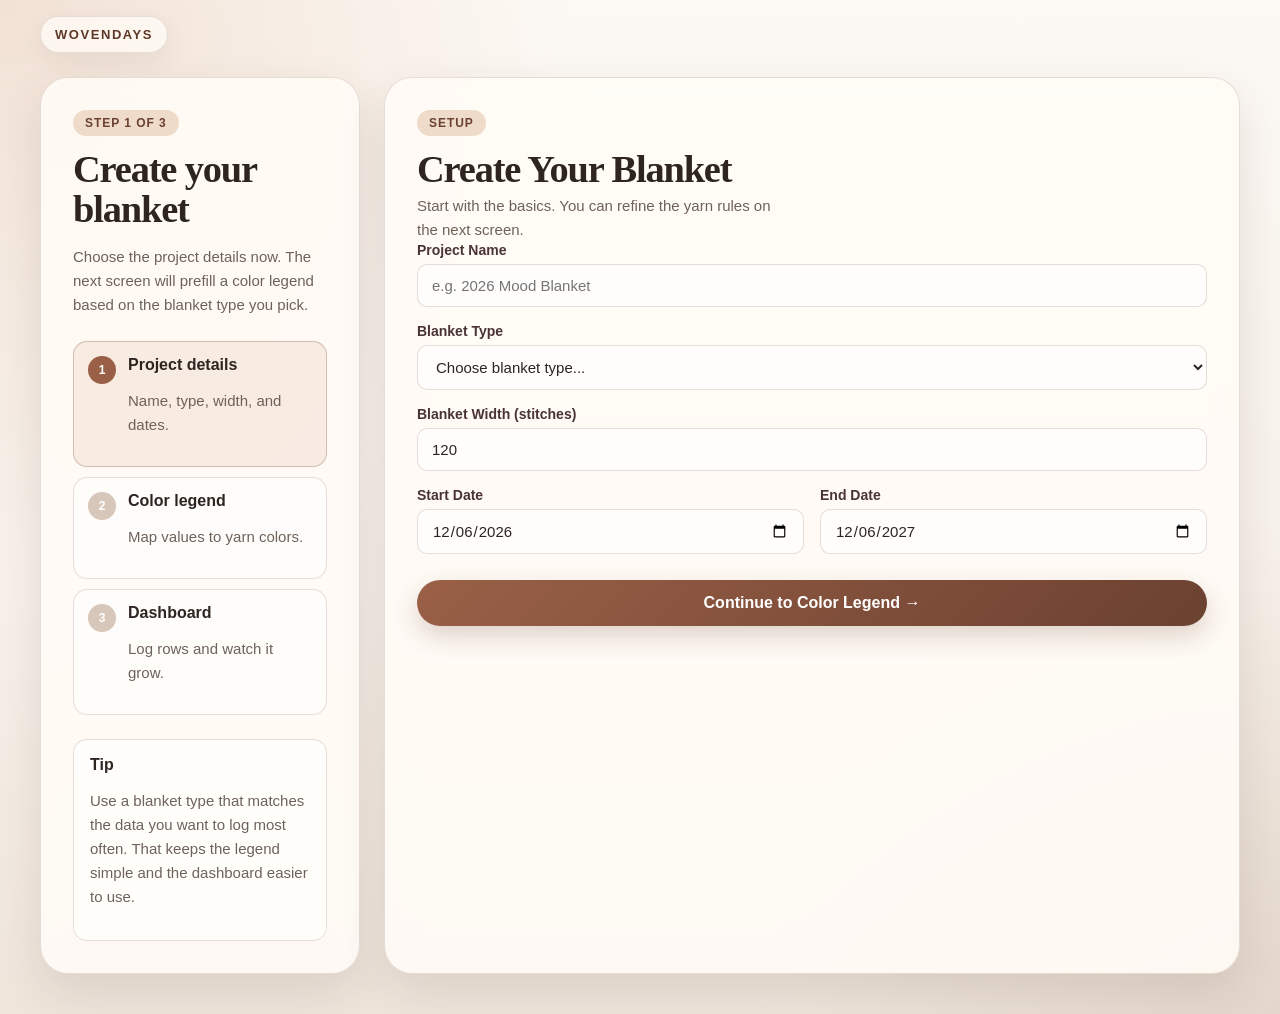
==== commit fd60352c: "removed logo" ====
--- a/create.html
+++ b/create.html
@@ -9,7 +9,6 @@
 <body class="setup-page">
     <header class="site-masthead">
         <a class="site-brand" href="index.html">
-            <img src="assets/Object.png" alt="WovenDays logo" class="logo">
             <span class="brand-mark">WovenDays</span>
         </a>
     </header>
--- a/style.css
+++ b/style.css
@@ -6,15 +6,15 @@
 body {
     margin: 0;
     padding: 0;
-    background-color: #FAF5F5;
+    background-color: #f7e7e7;
     color: #3C3335;
     min-height: 100vh;
 }
 
 /* Common Logo Styles */
 .logo {
-    height: 45px;
-    width: 45px;
+    height: 42px;
+    width: 42px;
     display: block;
     flex-shrink: 0;
     object-fit: contain;
@@ -36,10 +36,9 @@
     box-shadow: 0 8px 24px rgba(75, 52, 37, 0.08);
     text-decoration: none;
 }
-
 .site-brand .logo {
-    height: 36px;
-    width: 36px;
+    height: 30px;
+    width: 30px;
 }
 
 .site-brand .brand-mark {
@@ -73,7 +72,7 @@
 }
 
 .hero .logo {
-    height: 45px;
+    height: 40px;
 }
 
 h1 {
@@ -282,8 +281,8 @@
 }
 
 .nav-brand .logo {
-    height: 45px;
-    width: 45px;
+    height: 26px;
+    width: 26px;
 }
 
 .nav-actions {
